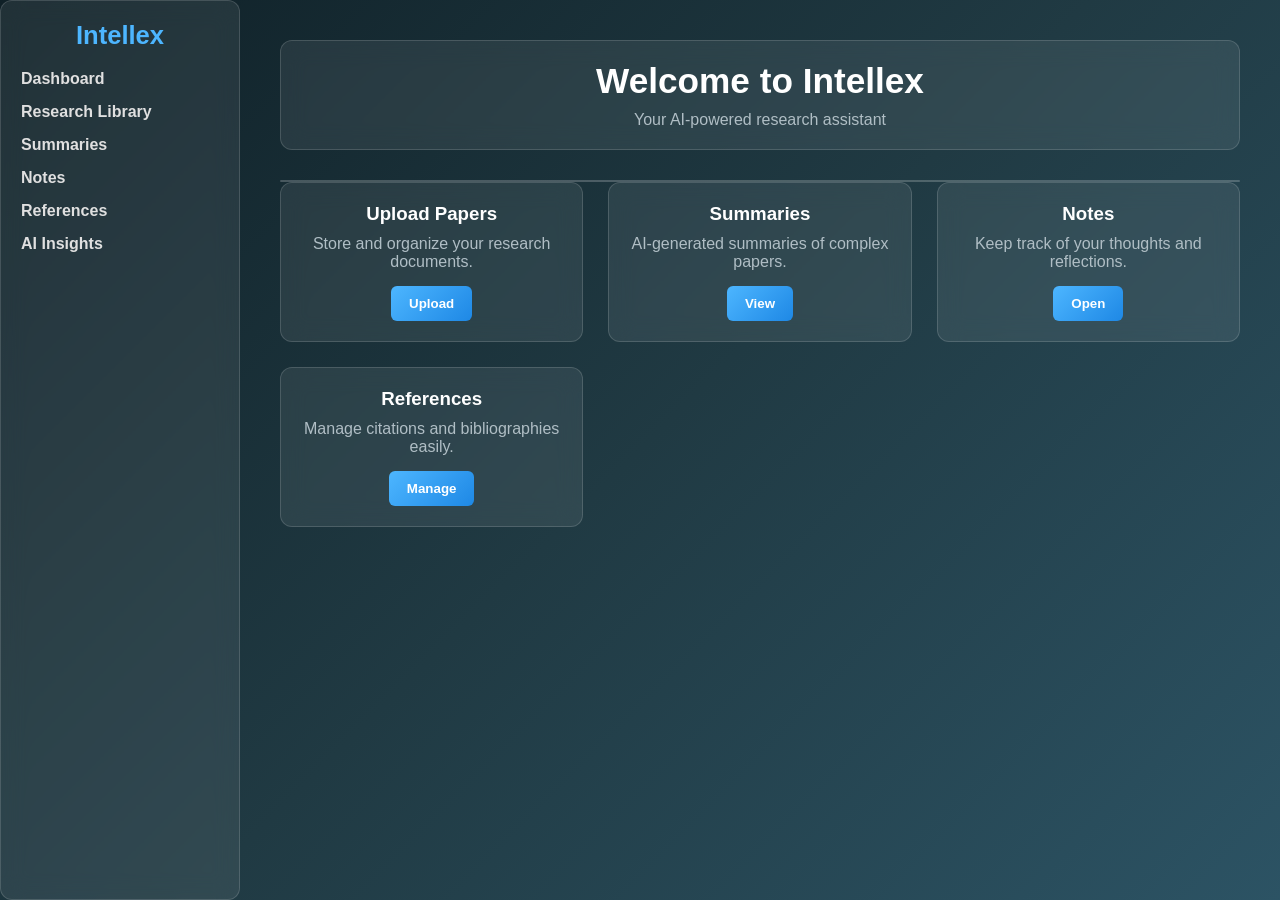
==== index.html @ 30ebba96 "Update index.html" ====
<!DOCTYPE html>
<html lang="en">
<head>
  <meta charset="UTF-8">
  <meta name="viewport" content="width=device-width, initial-scale=1.0">
  <title>Intellex - AI Research Assistant</title>
  <link rel="stylesheet" href="styles.css">
</head>
<body>
  <!-- Sidebar -->
  <aside class="sidebar glass">
    <h2>Intellex</h2>
    <nav>
      <ul>
        <li><a href="#">Dashboard</a></li>
        <li><a href="#">Research Library</a></li>
        <li><a href="#">Summaries</a></li>
        <li><a href="#">Notes</a></li>
        <li><a href="#">References</a></li>
        <li><a href="#">AI Insights</a></li>
      </ul>
    </nav>
  </aside>

  <!-- Main Content -->
  <main class="main-content">
    <header class="header glass">
      <h1>Welcome to Intellex</h1>
      <p>Your AI-powered research assistant</p>
    </header>

    <!-- Typewriter Prompt Box -->
    <section class="prompt-box glass">
      <span id="typewriter"></span>
    </section>

    <section class="cards">
      <div class="card glass">
        <h3>Upload Papers</h3>
        <p>Store and organize your research documents.</p>
        <button>Upload</button>
      </div>
      <div class="card glass">
        <h3>Summaries</h3>
        <p>AI-generated summaries of complex papers.</p>
        <button>View</button>
      </div>
      <div class="card glass">
        <h3>Notes</h3>
        <p>Keep track of your thoughts and reflections.</p>
        <button>Open</button>
      </div>
      <div class="card glass">
        <h3>References</h3>
        <p>Manage citations and bibliographies easily.</p>
        <button>Manage</button>
      </div>
    </section>
  </main>

  <script src="script.js"></script>
</body>
</html>
---- styles.css ----
/* Reset */
* {
  margin: 0;
  padding: 0;
  box-sizing: border-box;
}

/* Dark Gradient Background */
body {
  font-family: 'Segoe UI', Arial, sans-serif;
  display: flex;
  min-height: 100vh;
  background: linear-gradient(135deg, #0f2027, #203a43, #2c5364);
  color: #e0e0e0;
}

/* Glass Effect */
.glass {
  background: rgba(255, 255, 255, 0.08);
  backdrop-filter: blur(12px);
  border-radius: 12px;
  border: 1px solid rgba(255, 255, 255, 0.15);
}

/* Sidebar */
.sidebar {
  width: 240px;
  padding: 20px;
  color: #fff;
}

.sidebar h2 {
  margin-bottom: 20px;
  font-size: 1.6em;
  text-align: center;
  color: #4db6ff;
}

.sidebar ul {
  list-style: none;
}

.sidebar ul li {
  margin: 15px 0;
}

.sidebar ul li a {
  color: #e0e0e0;
  text-decoration: none;
  font-weight: bold;
  transition: color 0.3s ease;
}

.sidebar ul li a:hover {
  color: #4db6ff;
}

/* Main Content */
.main-content {
  flex: 1;
  padding: 40px;
}

.header {
  padding: 20px;
  margin-bottom: 30px;
  text-align: center;
}

.header h1 {
  font-size: 2.2em;
  color: #ffffff;
}

.header p {
  color: #b0bec5;
  margin-top: 10px;
}

/* Cards */
.cards {
  display: grid;
  grid-template-columns: repeat(auto-fit, minmax(240px, 1fr));
  gap: 25px;
}

.card {
  padding: 20px;
  text-align: center;
  transition: transform 0.3s ease, box-shadow 0.3s ease;
}

.card h3 {
  margin-bottom: 10px;
  color: #ffffff;
}

.card p {
  margin-bottom: 15px;
  color: #b0bec5;
}

.card button {
  background: linear-gradient(135deg, #4db6ff, #1e88e5);
  color: #fff;
  border: none;
  padding: 10px 18px;
  border-radius: 6px;
  cursor: pointer;
  font-weight: bold;
  transition: background 0.3s ease;
}

.card button:hover {
  background: linear-gradient(135deg, #64b5f6, #2196f3);
}

.card:hover {
  transform: translateY(-5px);
  box-shadow: 0 6px 18px rgba(0,0,0,0.4);
}
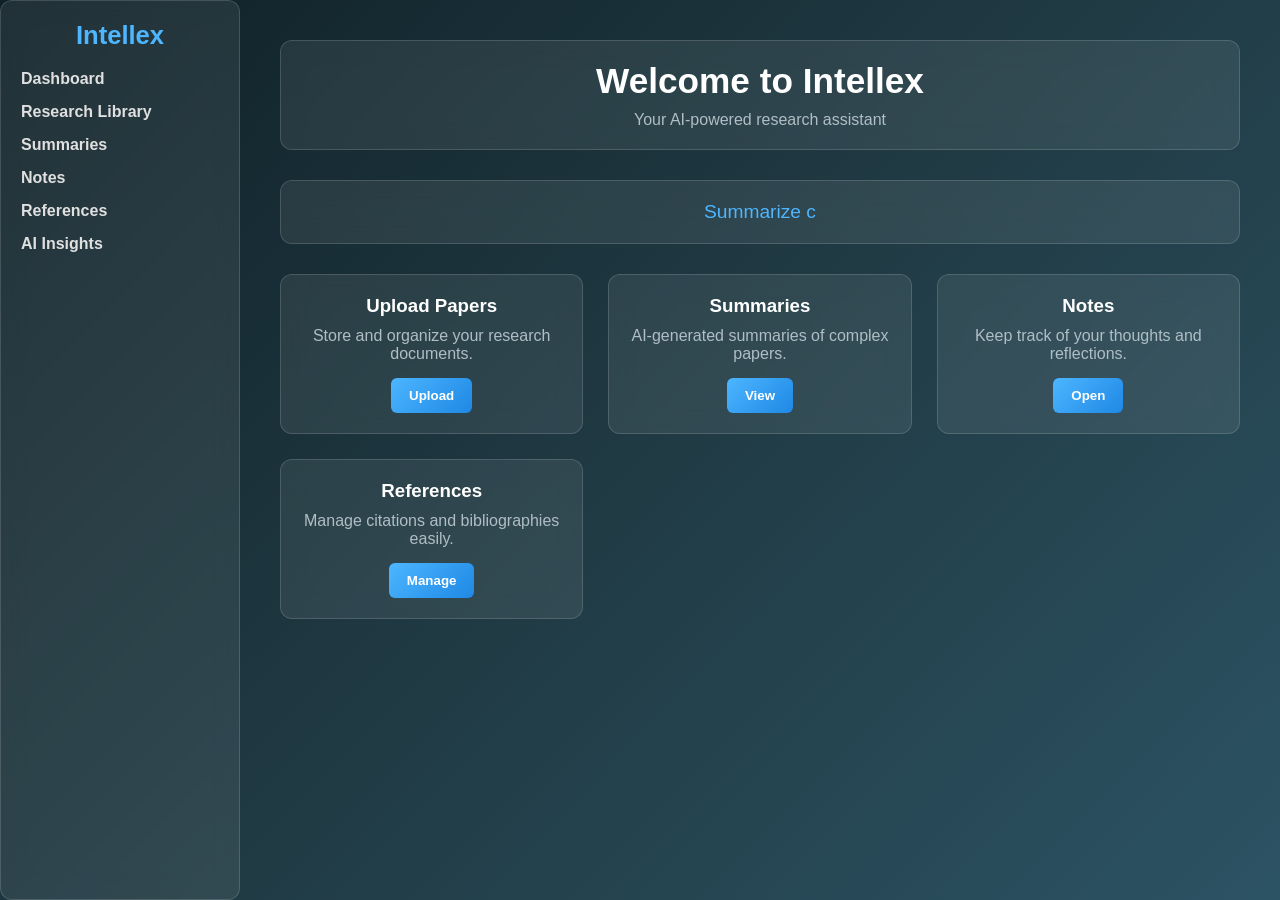
==== commit cc8496f6: "Update index.html" ====
--- a/index.html
+++ b/index.html
@@ -58,6 +58,47 @@
     </section>
   </main>
 
-  <script src="script.js"></script>
+  <script>
+    const messages = [
+  "Summarize complex research papers...",
+  "Highlight key insights instantly...",
+  "Generate citations and references...",
+  "Organize your academic library...",
+  "Turn data into clarity with AI..."
+];
+
+let i = 0;
+let j = 0;
+let currentMessage = "";
+let isDeleting = false;
+const speed = 100; // typing speed
+const box = document.getElementById("typewriter");
+
+function type() {
+  if (i < messages.length) {
+    if (!isDeleting && j <= messages[i].length) {
+      currentMessage = messages[i].substring(0, j++);
+      box.textContent = currentMessage;
+    } else if (isDeleting && j >= 0) {
+      currentMessage = messages[i].substring(0, j--);
+      box.textContent = currentMessage;
+    }
+
+    if (j === messages[i].length) {
+      isDeleting = true;
+      setTimeout(type, 1000); // pause before deleting
+      return;
+    } else if (isDeleting && j === 0) {
+      isDeleting = false;
+      i++;
+      if (i === messages.length) i = 0; // loop back
+    }
+  }
+  setTimeout(type, speed);
+}
+
+type();
+
+  </script>
 </body>
 </html>
--- a/styles.css
+++ b/styles.css
@@ -77,6 +77,16 @@
   margin-top: 10px;
 }
 
+/* Prompt Box */
+.prompt-box {
+  padding: 20px;
+  margin-bottom: 30px;
+  font-size: 1.2em;
+  text-align: center;
+  color: #4db6ff;
+  min-height: 40px;
+}
+
 /* Cards */
 .cards {
   display: grid;
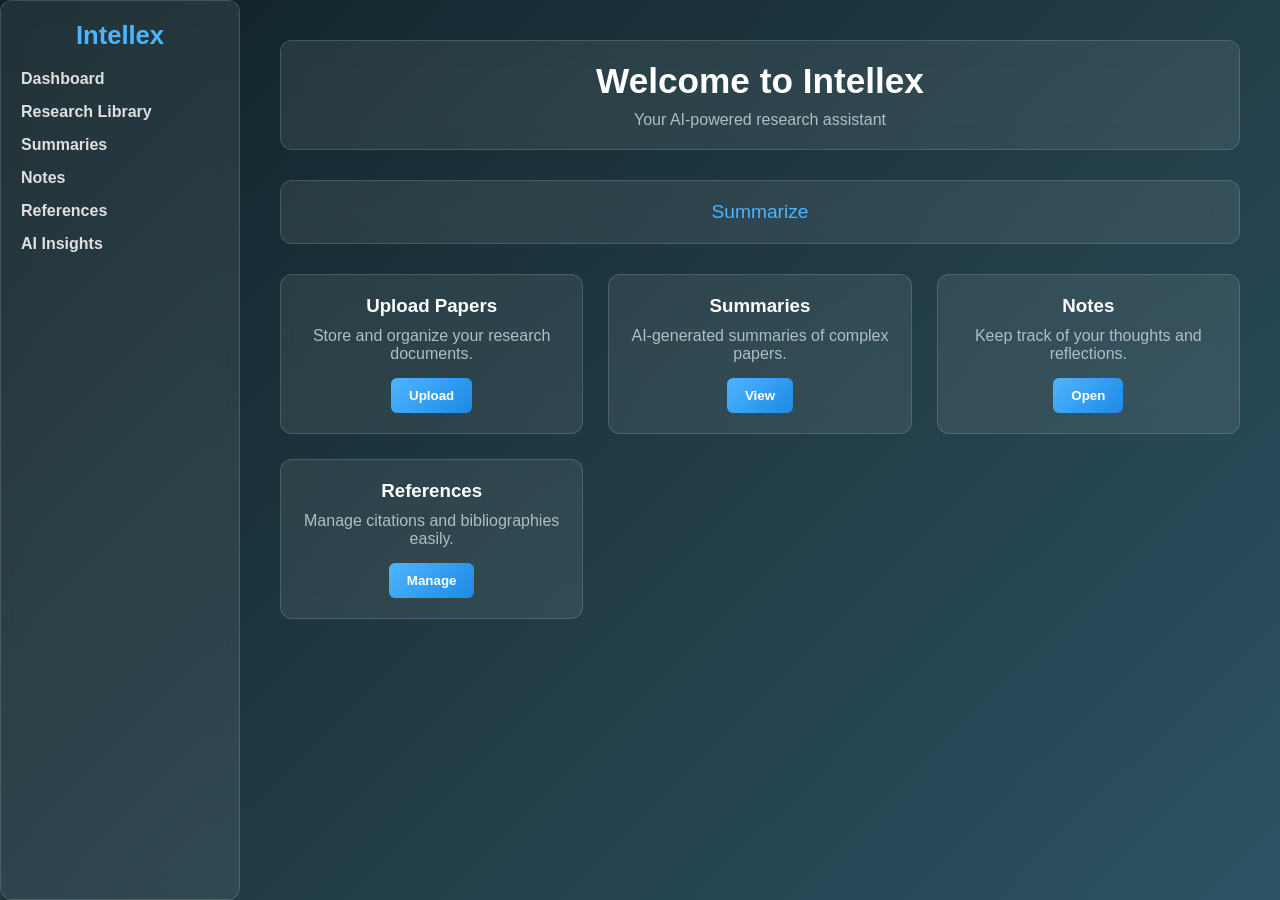
==== commit 4abeb226: "Update index.html" ====
--- a/index.html
+++ b/index.html
@@ -31,7 +31,7 @@
 
     <!-- Typewriter Prompt Box -->
     <section class="prompt-box glass">
-      <span id="typewriter"></span>
+      <span id="typewriter">Loading......</span>
     </section>
 
     <section class="cards">
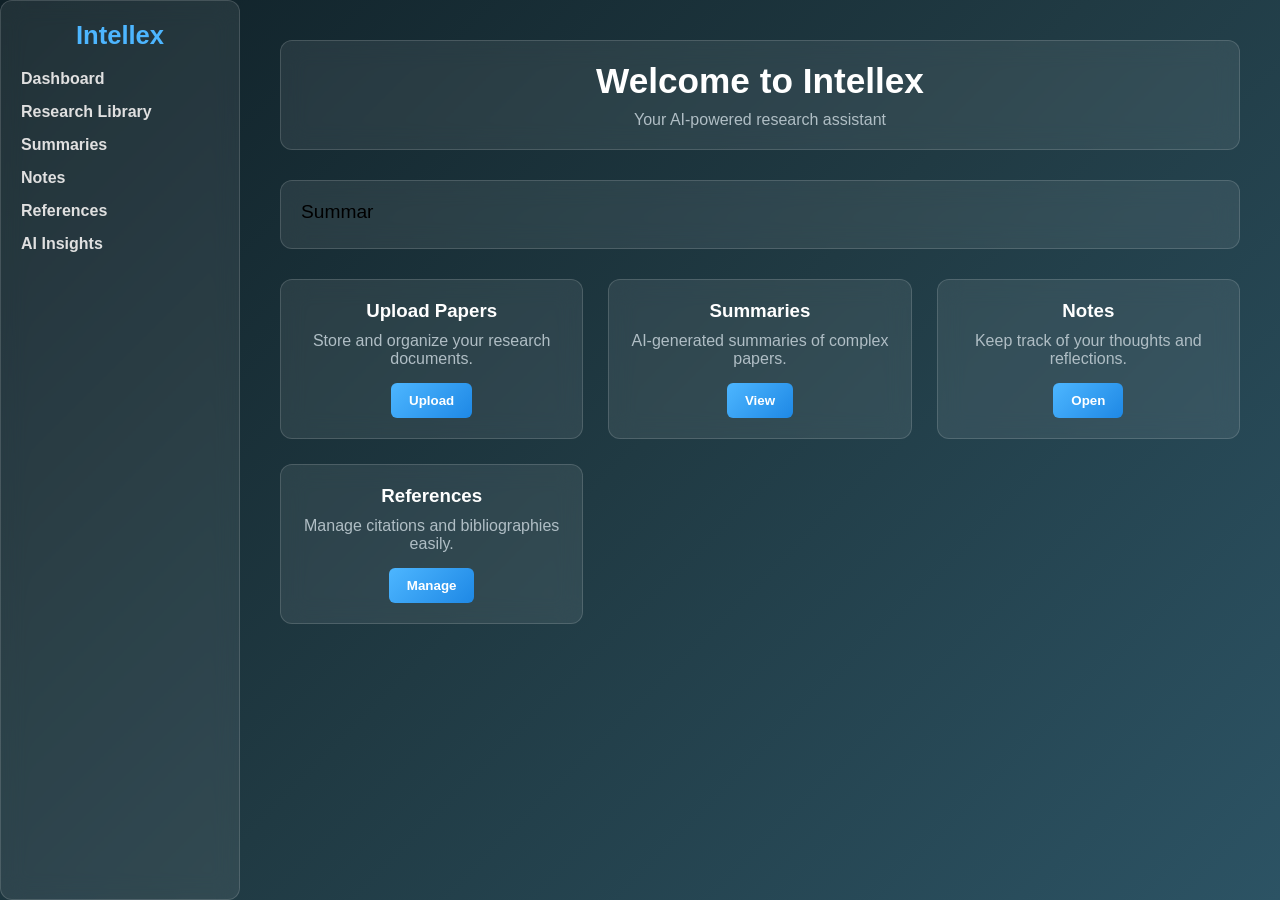
==== commit 0f1389bc: "Update index.html" ====
--- a/index.html
+++ b/index.html
@@ -71,7 +71,7 @@
 let j = 0;
 let currentMessage = "";
 let isDeleting = false;
-const speed = 100; // typing speed
+const speed = 169; // typing speed
 const box = document.getElementById("typewriter");
 
 function type() {
--- a/styles.css
+++ b/styles.css
@@ -82,9 +82,9 @@
   padding: 20px;
   margin-bottom: 30px;
   font-size: 1.2em;
-  text-align: center;
-  color: #4db6ff;
-  min-height: 40px;
+  text-align: left;
+  color: #000000;
+  min-height: 69px;
 }
 
 /* Cards */
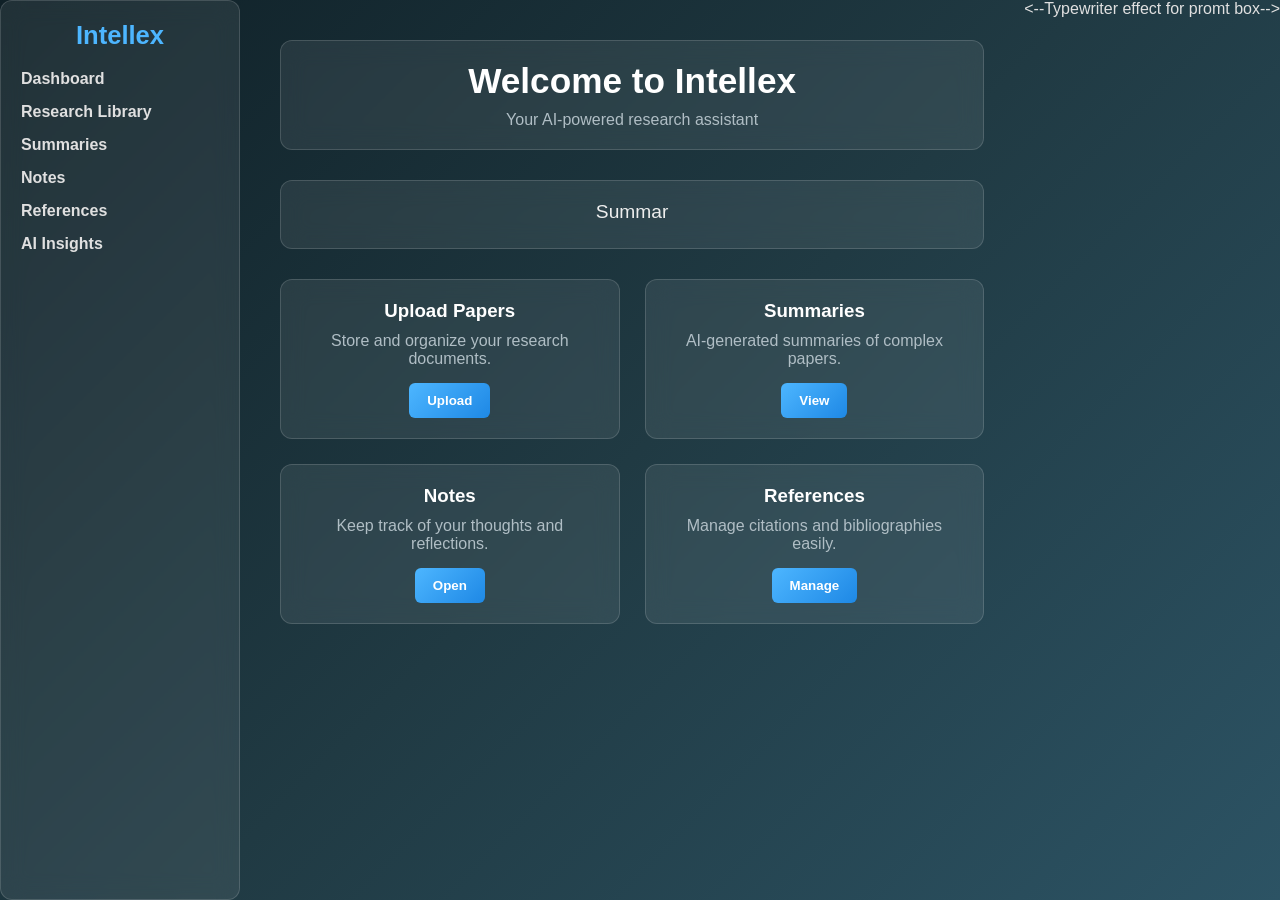
==== commit 1166435e: "Update index.html" ====
--- a/index.html
+++ b/index.html
@@ -7,7 +7,7 @@
   <link rel="stylesheet" href="styles.css">
 </head>
 <body>
-  <!-- Sidebar -->
+  
   <aside class="sidebar glass">
     <h2>Intellex</h2>
     <nav>
@@ -22,14 +22,14 @@
     </nav>
   </aside>
 
-  <!-- Main Content -->
+
   <main class="main-content">
     <header class="header glass">
       <h1>Welcome to Intellex</h1>
       <p>Your AI-powered research assistant</p>
     </header>
 
-    <!-- Typewriter Prompt Box -->
+ 
     <section class="prompt-box glass">
       <span id="typewriter">Loading......</span>
     </section>
@@ -57,7 +57,7 @@
       </div>
     </section>
   </main>
-
+<--Typewriter effect for promt box-->
   <script>
     const messages = [
   "Summarize complex research papers...",
--- a/styles.css
+++ b/styles.css
@@ -82,10 +82,11 @@
   padding: 20px;
   margin-bottom: 30px;
   font-size: 1.2em;
-  text-align: left;
-  color: #000000;
+  text-align: center;
+  color: #eeeeee; 
   min-height: 69px;
 }
+
 
 /* Cards */
 .cards {
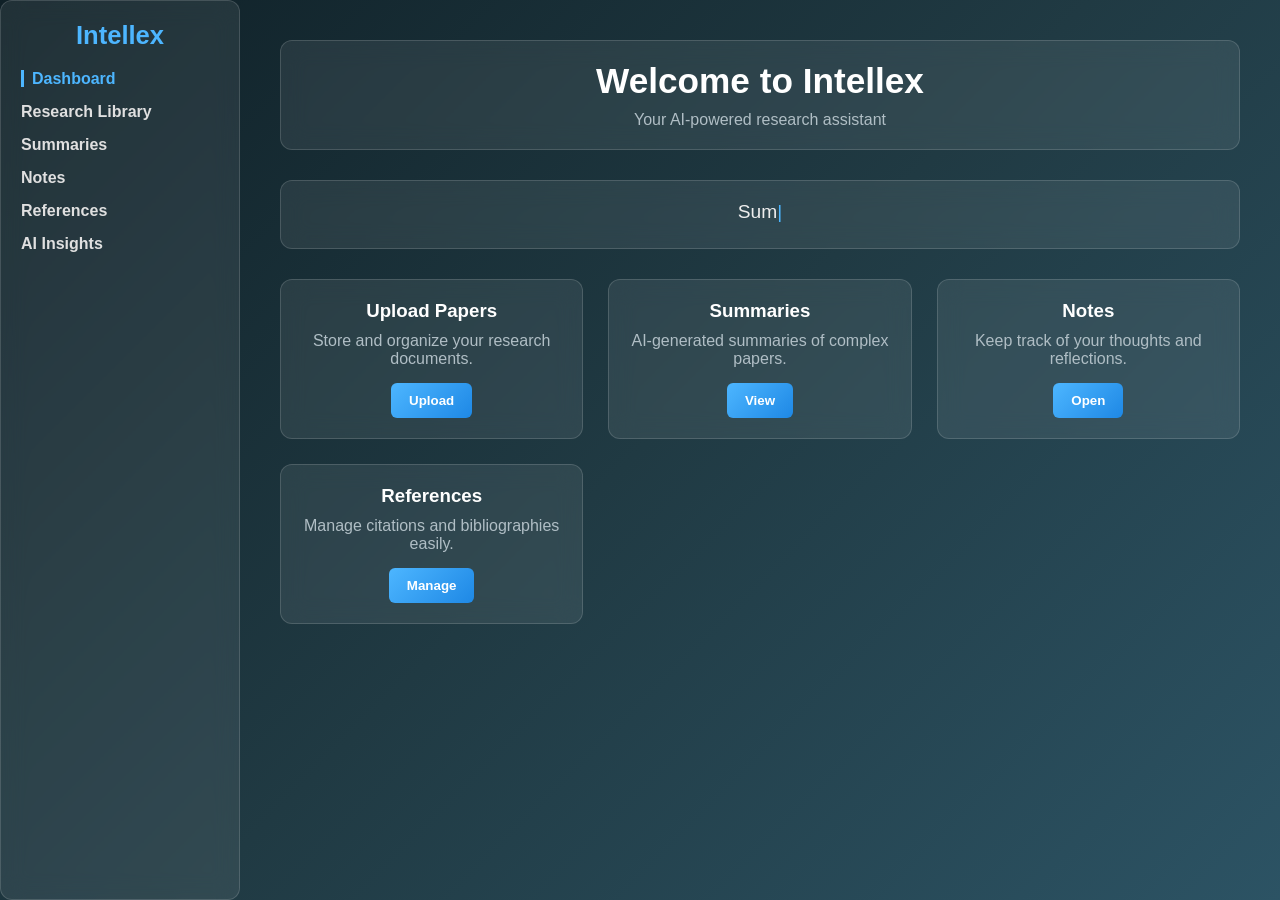
==== commit c83b9049: "Files added via Upload Files, from the local device were added to the main branch." ====
--- a/index.html
+++ b/index.html
@@ -12,12 +12,12 @@
     <h2>Intellex</h2>
     <nav>
       <ul>
-        <li><a href="#">Dashboard</a></li>
-        <li><a href="#">Research Library</a></li>
-        <li><a href="#">Summaries</a></li>
-        <li><a href="#">Notes</a></li>
-        <li><a href="#">References</a></li>
-        <li><a href="#">AI Insights</a></li>
+        <li><a href="index.html" class="active">Dashboard</a></li>
+        <li><a href="library.html">Research Library</a></li>
+        <li><a href="summaries.html">Summaries</a></li>
+        <li><a href="notes.html">Notes</a></li>
+        <li><a href="references.html">References</a></li>
+        <li><a href="insights.html">AI Insights</a></li>
       </ul>
     </nav>
   </aside>
@@ -31,33 +31,33 @@
 
  
     <section class="prompt-box glass">
-      <span id="typewriter">Loading......</span>
+      <span id="typewriter">Loading......</span><span class="cursor">|</span>
     </section>
 
     <section class="cards">
       <div class="card glass">
         <h3>Upload Papers</h3>
         <p>Store and organize your research documents.</p>
-        <button>Upload</button>
+        <button onclick="location.href='library.html'">Upload</button>
       </div>
       <div class="card glass">
         <h3>Summaries</h3>
         <p>AI-generated summaries of complex papers.</p>
-        <button>View</button>
+        <button onclick="location.href='summaries.html'">View</button>
       </div>
       <div class="card glass">
         <h3>Notes</h3>
         <p>Keep track of your thoughts and reflections.</p>
-        <button>Open</button>
+        <button onclick="location.href='notes.html'">Open</button>
       </div>
       <div class="card glass">
         <h3>References</h3>
         <p>Manage citations and bibliographies easily.</p>
-        <button>Manage</button>
+        <button onclick="location.href='references.html'">Manage</button>
       </div>
     </section>
   </main>
-<--Typewriter effect for promt box-->
+<!-- Typewriter effect -->
   <script>
     const messages = [
   "Summarize complex research papers...",
@@ -71,7 +71,7 @@
 let j = 0;
 let currentMessage = "";
 let isDeleting = false;
-const speed = 169; // typing speed
+const speed = 269; // typing speed
 const box = document.getElementById("typewriter");
 
 function type() {
@@ -98,7 +98,6 @@
 }
 
 type();
-
   </script>
 </body>
 </html>
--- a/styles.css
+++ b/styles.css
@@ -1,3 +1,7 @@
+html {
+  scroll-behavior: smooth;
+}
+
 /* Reset */
 * {
   margin: 0;
@@ -5,7 +9,7 @@
   box-sizing: border-box;
 }
 
-/* Dark Gradient Background */
+
 body {
   font-family: 'Segoe UI', Arial, sans-serif;
   display: flex;
@@ -14,7 +18,7 @@
   color: #e0e0e0;
 }
 
-/* Glass Effect */
+
 .glass {
   background: rgba(255, 255, 255, 0.08);
   backdrop-filter: blur(12px);
@@ -48,11 +52,17 @@
   color: #e0e0e0;
   text-decoration: none;
   font-weight: bold;
-  transition: color 0.3s ease;
+  transition: color 0.3s ease, border-left 0.2s ease, padding-left 0.2s ease;
 }
 
 .sidebar ul li a:hover {
   color: #4db6ff;
+}
+
+.sidebar ul li a.active {
+  color: #4db6ff;
+  border-left: 3px solid #4db6ff;
+  padding-left: 8px;
 }
 
 /* Main Content */
@@ -85,6 +95,18 @@
   text-align: center;
   color: #eeeeee; 
   min-height: 69px;
+}
+
+.cursor {
+  display: inline-block;
+  color: #4db6ff;
+  font-weight: 100;
+  animation: blink 0.8s step-end infinite;
+}
+
+@keyframes blink {
+  0%, 100% { opacity: 1; }
+  50% { opacity: 0; }
 }
 
 
@@ -128,5 +150,6 @@
 
 .card:hover {
   transform: translateY(-5px);
-  box-shadow: 0 6px 18px rgba(0,0,0,0.4);
+  box-shadow: 0 6px 24px rgba(77, 182, 255, 0.2), 0 2px 8px rgba(0,0,0,0.4);
+  border-color: rgba(77, 182, 255, 0.35);
 }
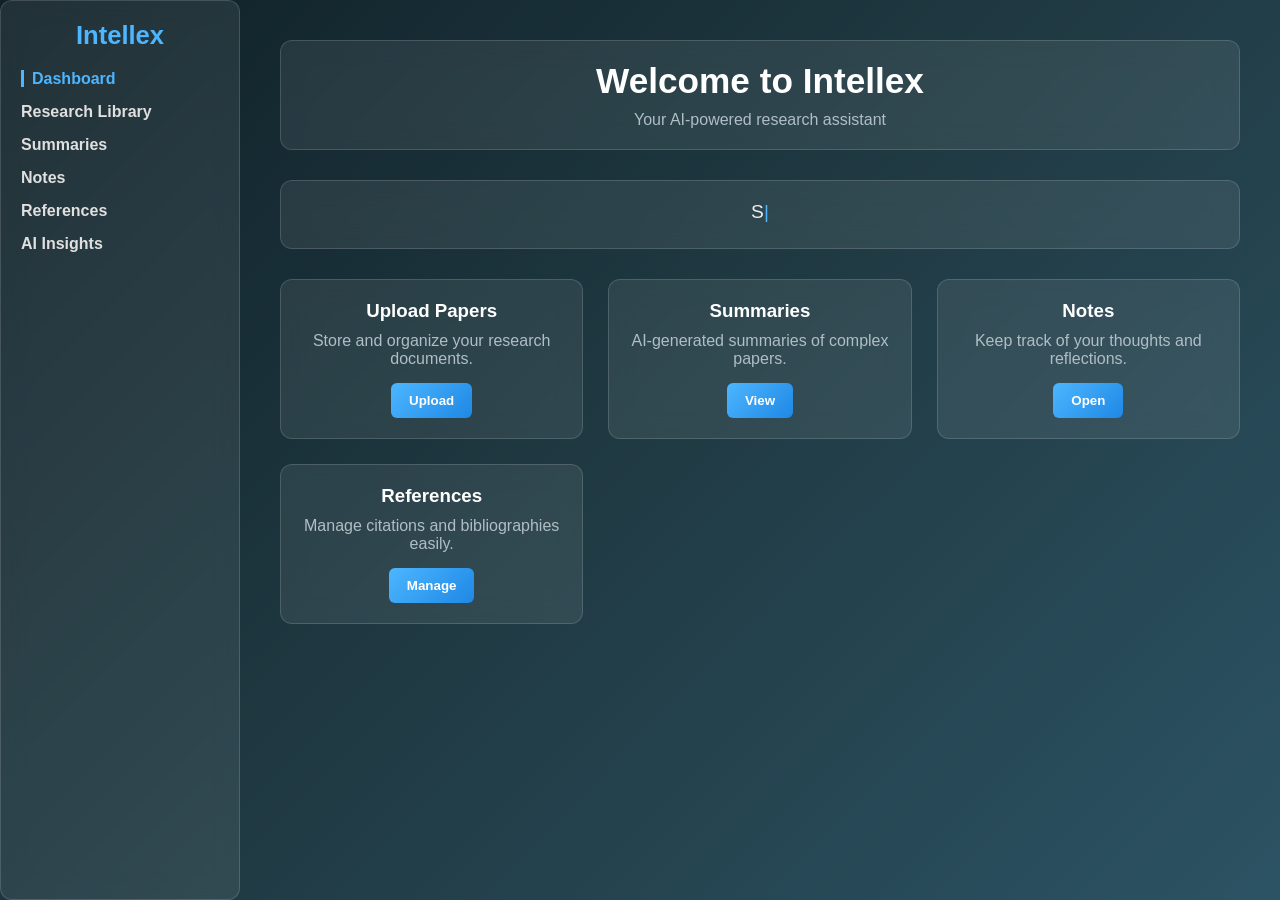
==== commit dd914228: "Update index.html" ====
--- a/index.html
+++ b/index.html
@@ -71,7 +71,7 @@
 let j = 0;
 let currentMessage = "";
 let isDeleting = false;
-const speed = 269; // typing speed
+const speed = 569; // typing speed
 const box = document.getElementById("typewriter");
 
 function type() {
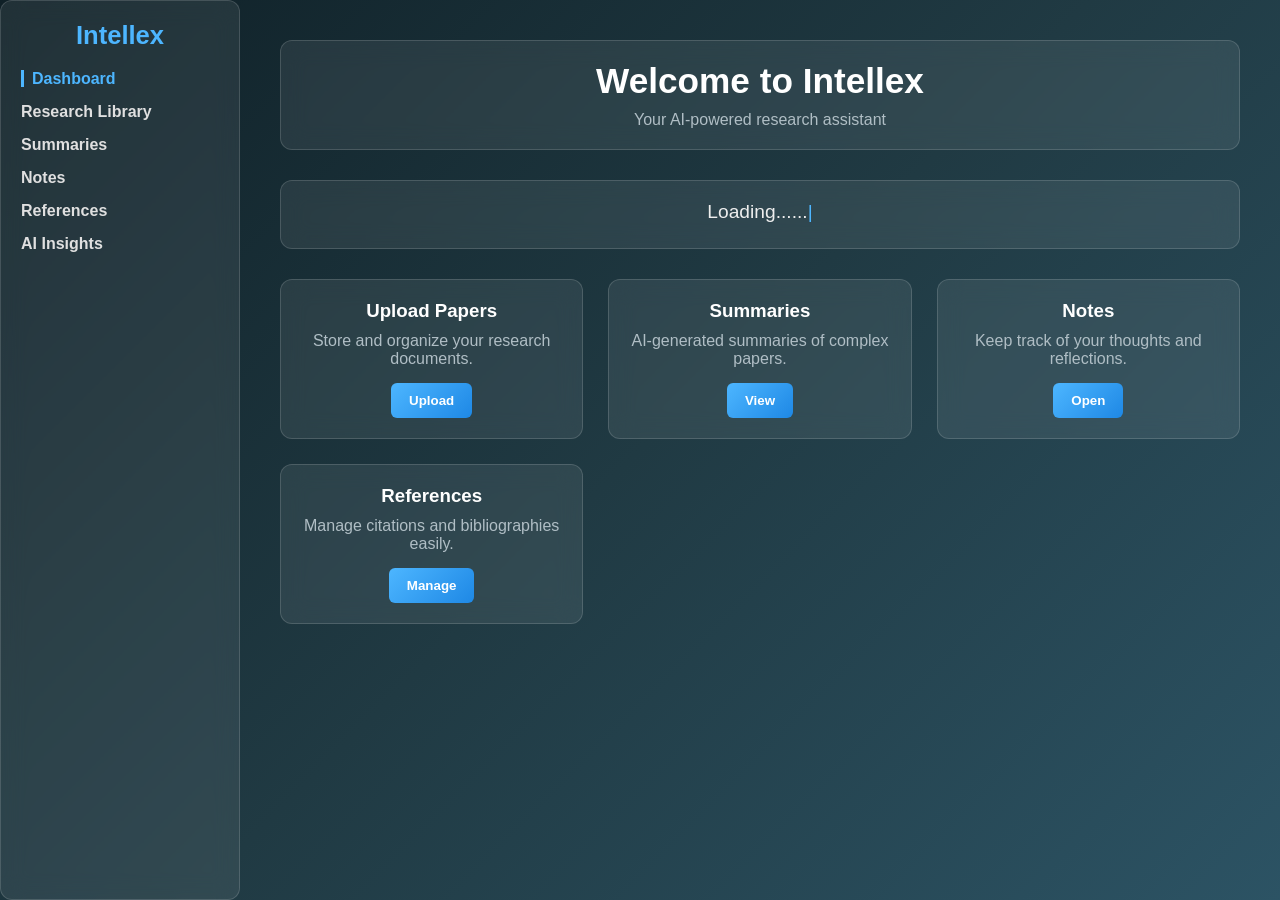
==== commit 0e247492: "Update index.html (typewriter effect)" ====
--- a/index.html
+++ b/index.html
@@ -71,8 +71,9 @@
 let j = 0;
 let currentMessage = "";
 let isDeleting = false;
-const speed = 569; // typing speed
-const box = document.getElementById("typewriter");
+const typeSpeed   = 60;
+const deleteSpeed = 30;
+const pauseTime   = 1200;
 
 function type() {
   if (i < messages.length) {
@@ -83,18 +84,17 @@
       currentMessage = messages[i].substring(0, j--);
       box.textContent = currentMessage;
     }
-
     if (j === messages[i].length) {
       isDeleting = true;
-      setTimeout(type, 1000); // pause before deleting
+      setTimeout(type, pauseTime);
       return;
     } else if (isDeleting && j === 0) {
       isDeleting = false;
       i++;
-      if (i === messages.length) i = 0; // loop back
+      if (i === messages.length) i = 0;
     }
   }
-  setTimeout(type, speed);
+  setTimeout(type, isDeleting ? deleteSpeed : typeSpeed);
 }
 
 type();
